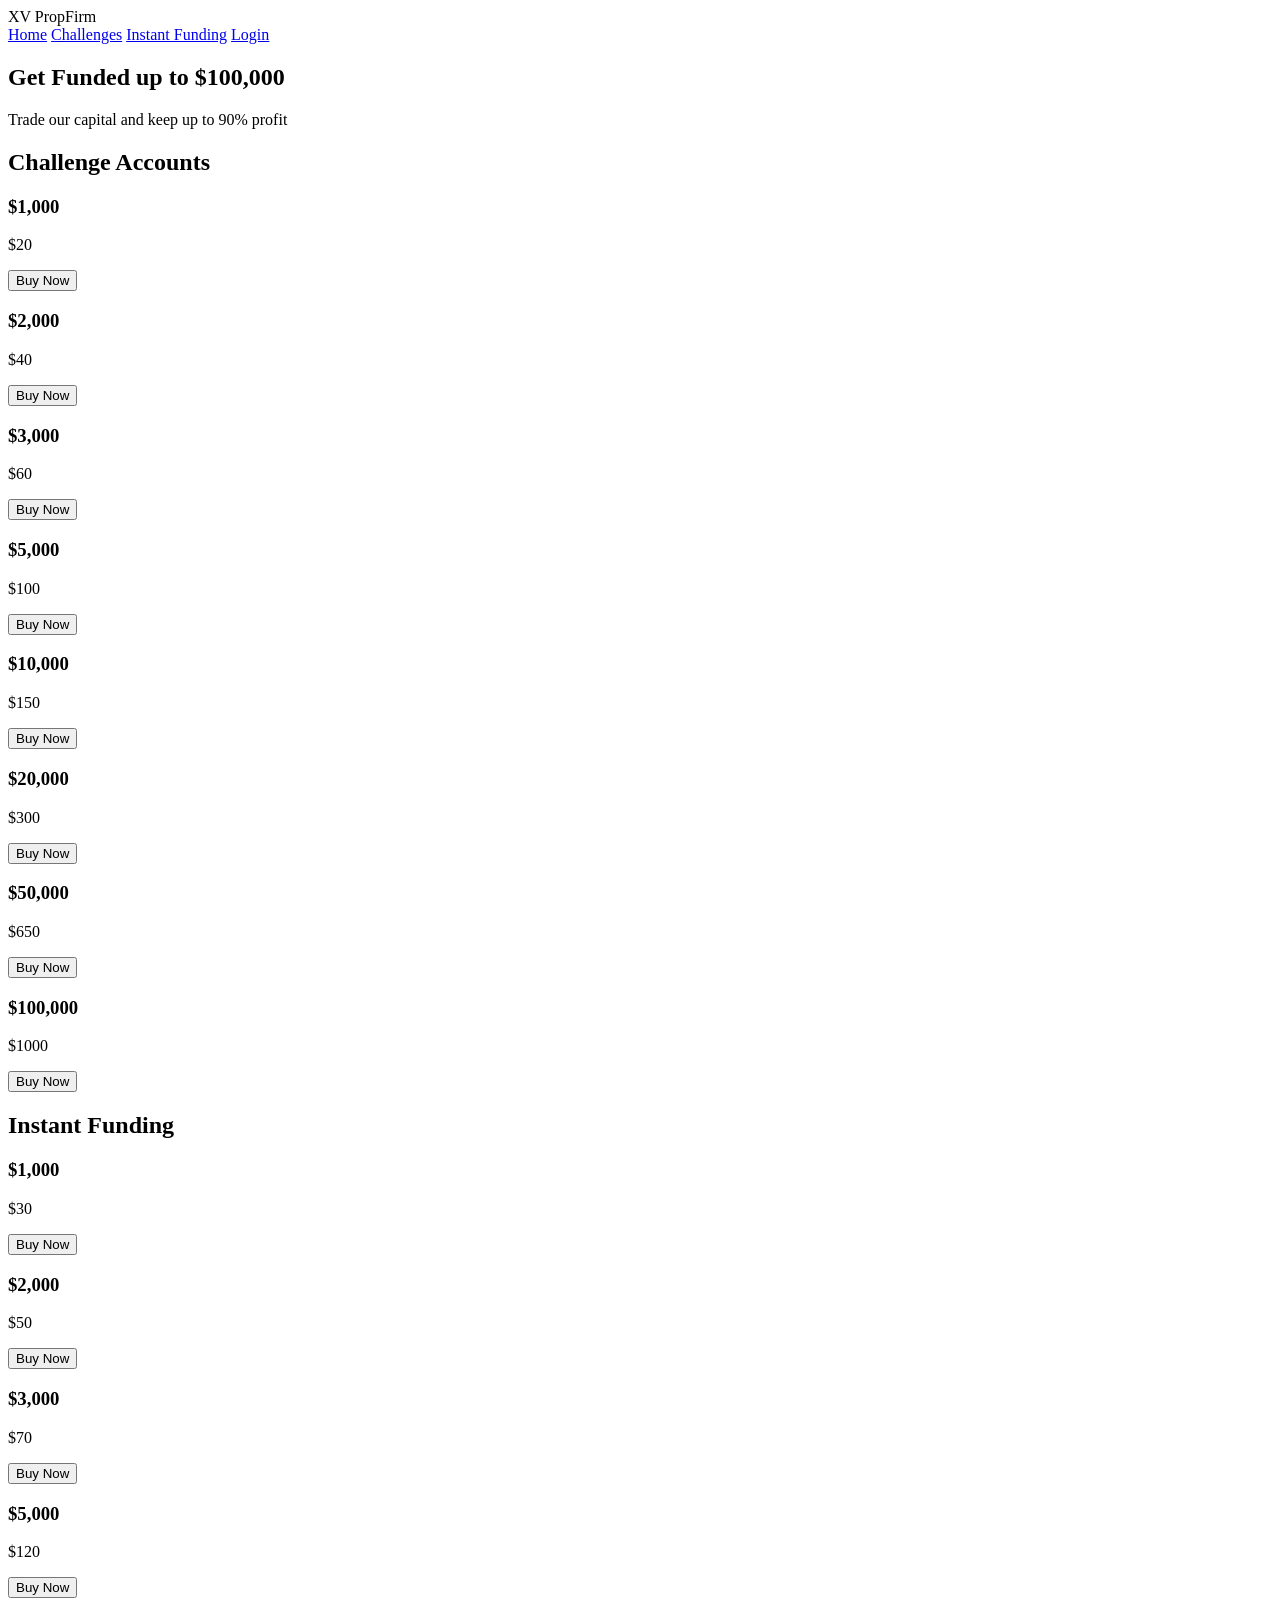
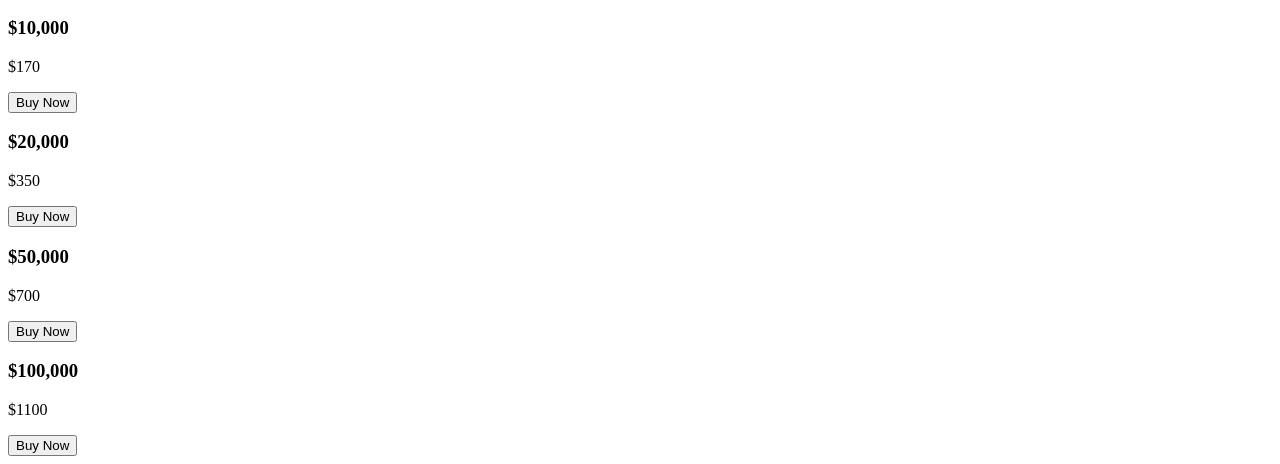
==== index.html @ 972413d3 "Create index.html" ====
<!DOCTYPE html>
<html>
<head>
<meta charset="UTF-8">
<title>XV Prop Firm</title>
<link rel="stylesheet" href="css/style.css">
</head>

<body>

<header>
<div class="logo">XV PropFirm</div>

<nav>
<a href="#">Home</a>
<a href="#challenge">Challenges</a>
<a href="#instant">Instant Funding</a>
<a href="login.html" class="login-btn">Login</a>
</nav>
</header>

<section class="hero">
<h1>Get Funded up to $100,000</h1>
<p>Trade our capital and keep up to 90% profit</p>
</section>

<!-- CHALLENGE ACCOUNTS -->
<section id="challenge">
<h2>Challenge Accounts</h2>

<div class="pricing">

<div class="card">
<h3>$1,000</h3>
<p>$20</p>
<button onclick="buyPlan('1000','20','challenge')">Buy Now</button>
</div>

<div class="card">
<h3>$2,000</h3>
<p>$40</p>
<button onclick="buyPlan('2000','40','challenge')">Buy Now</button>
</div>

<div class="card">
<h3>$3,000</h3>
<p>$60</p>
<button onclick="buyPlan('3000','60','challenge')">Buy Now</button>
</div>

<div class="card">
<h3>$5,000</h3>
<p>$100</p>
<button onclick="buyPlan('5000','100','challenge')">Buy Now</button>
</div>

<div class="card">
<h3>$10,000</h3>
<p>$150</p>
<button onclick="buyPlan('10000','150','challenge')">Buy Now</button>
</div>

<div class="card">
<h3>$20,000</h3>
<p>$300</p>
<button onclick="buyPlan('20000','300','challenge')">Buy Now</button>
</div>

<div class="card">
<h3>$50,000</h3>
<p>$650</p>
<button onclick="buyPlan('50000','650','challenge')">Buy Now</button>
</div>

<div class="card">
<h3>$100,000</h3>
<p>$1000</p>
<button onclick="buyPlan('100000','1000','challenge')">Buy Now</button>
</div>

</div>
</section>


<!-- INSTANT FUNDING -->
<section id="instant">
<h2>Instant Funding</h2>

<div class="pricing">

<div class="card">
<h3>$1,000</h3>
<p>$30</p>
<button onclick="buyPlan('1000','30','instant')">Buy Now</button>
</div>

<div class="card">
<h3>$2,000</h3>
<p>$50</p>
<button onclick="buyPlan('2000','50','instant')">Buy Now</button>
</div>

<div class="card">
<h3>$3,000</h3>
<p>$70</p>
<button onclick="buyPlan('3000','70','instant')">Buy Now</button>
</div>

<div class="card">
<h3>$5,000</h3>
<p>$120</p>
<button onclick="buyPlan('5000','120','instant')">Buy Now</button>
</div>

<div class="card">
<h3>$10,000</h3>
<p>$170</p>
<button onclick="buyPlan('10000','170','instant')">Buy Now</button>
</div>

<div class="card">
<h3>$20,000</h3>
<p>$350</p>
<button onclick="buyPlan('20000','350','instant')">Buy Now</button>
</div>

<div class="card">
<h3>$50,000</h3>
<p>$700</p>
<button onclick="buyPlan('50000','700','instant')">Buy Now</button>
</div>

<div class="card">
<h3>$100,000</h3>
<p>$1100</p>
<button onclick="buyPlan('100000','1100','instant')">Buy Now</button>
</div>

</div>
</section>


<script>
function buyPlan(balance,price,type){
window.location.href="checkout.html?balance="+balance+"&price="+price+"&type="+type;
}
</script>

</body>
</html>
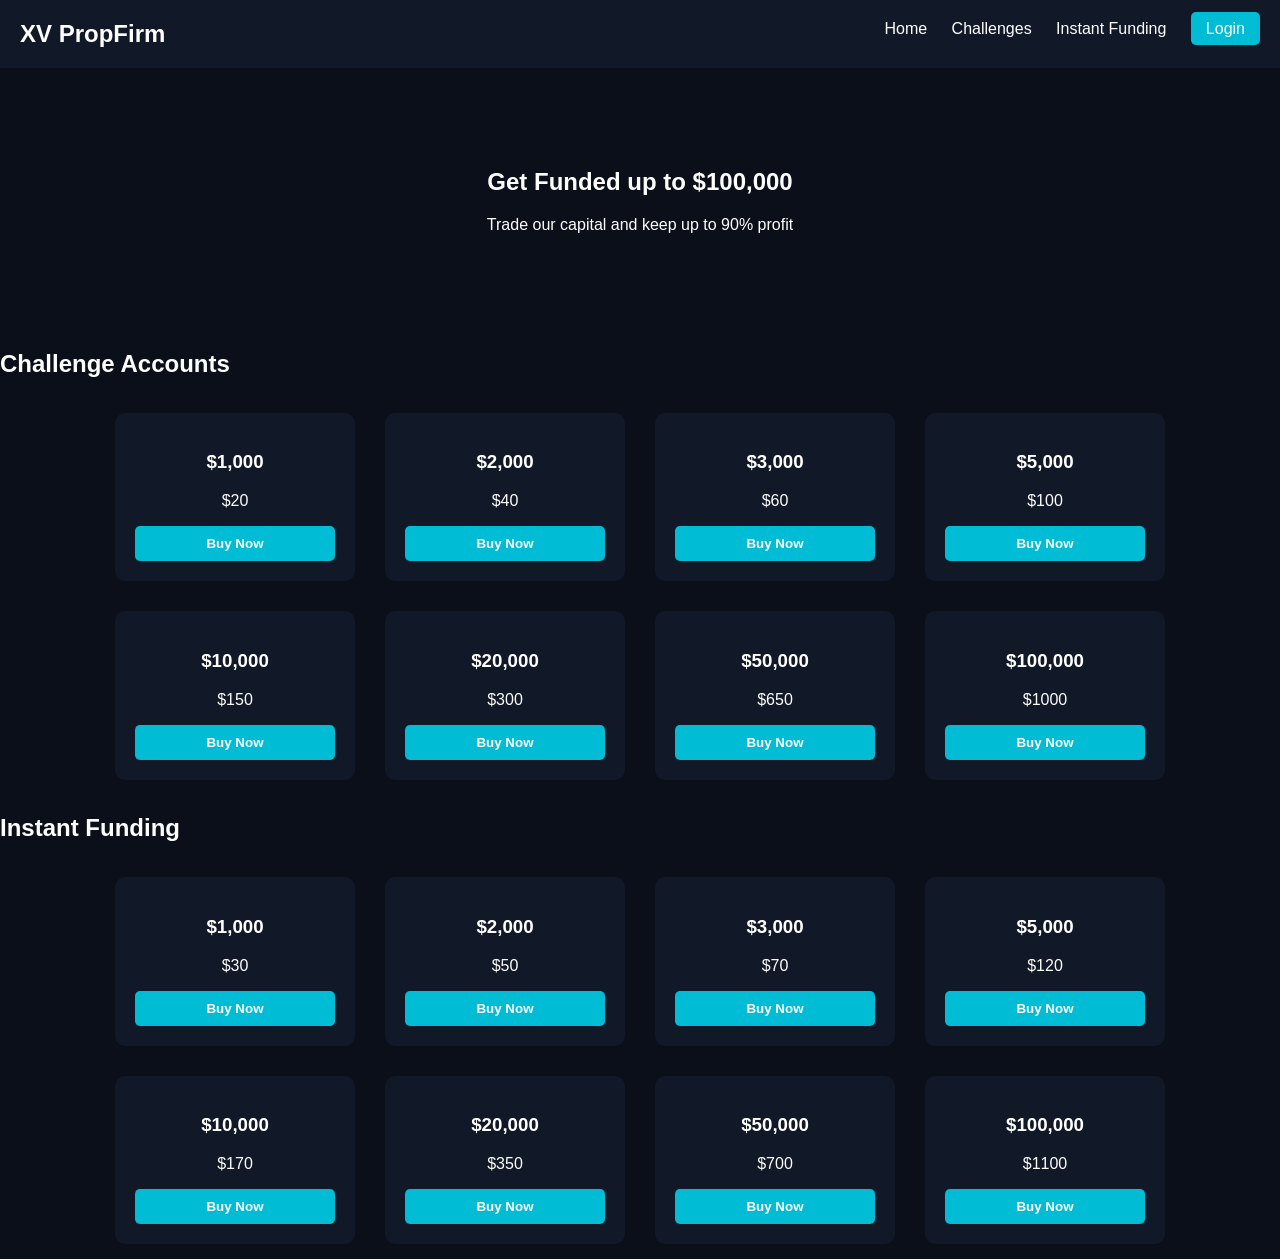
==== commit 0a81ca0a: "Update index.html" ====
--- a/index.html
+++ b/index.html
@@ -3,7 +3,7 @@
 <head>
 <meta charset="UTF-8">
 <title>XV Prop Firm</title>
-<link rel="stylesheet" href="css/style.css">
+<link rel="stylesheet" href="style.css">
 </head>
 
 <body>
--- a/style.css
+++ b/style.css
@@ -0,0 +1,82 @@
+body{
+font-family:Arial;
+margin:0;
+background:#0b0f1a;
+color:white;
+}
+
+header{
+display:flex;
+justify-content:space-between;
+padding:20px;
+background:#111827;
+}
+
+.logo{
+font-size:24px;
+font-weight:bold;
+}
+
+nav a{
+color:white;
+margin-left:20px;
+text-decoration:none;
+}
+
+.login-btn{
+background:#00bcd4;
+padding:8px 15px;
+border-radius:5px;
+}
+
+.hero{
+text-align:center;
+padding:80px 20px;
+}
+
+.pricing{
+display:flex;
+flex-wrap:wrap;
+justify-content:center;
+}
+
+.card{
+background:#111827;
+padding:20px;
+margin:15px;
+width:200px;
+text-align:center;
+border-radius:10px;
+}
+
+.card button{
+background:#00bcd4;
+border:none;
+padding:10px;
+width:100%;
+color:white;
+font-weight:bold;
+border-radius:5px;
+cursor:pointer;
+}
+
+.form-box{
+width:400px;
+margin:80px auto;
+background:#111827;
+padding:30px;
+border-radius:10px;
+}
+
+.form-box input,select{
+width:100%;
+padding:10px;
+margin:10px 0;
+border:none;
+border-radius:5px;
+}
+
+.success-box{
+text-align:center;
+margin-top:120px;
+}
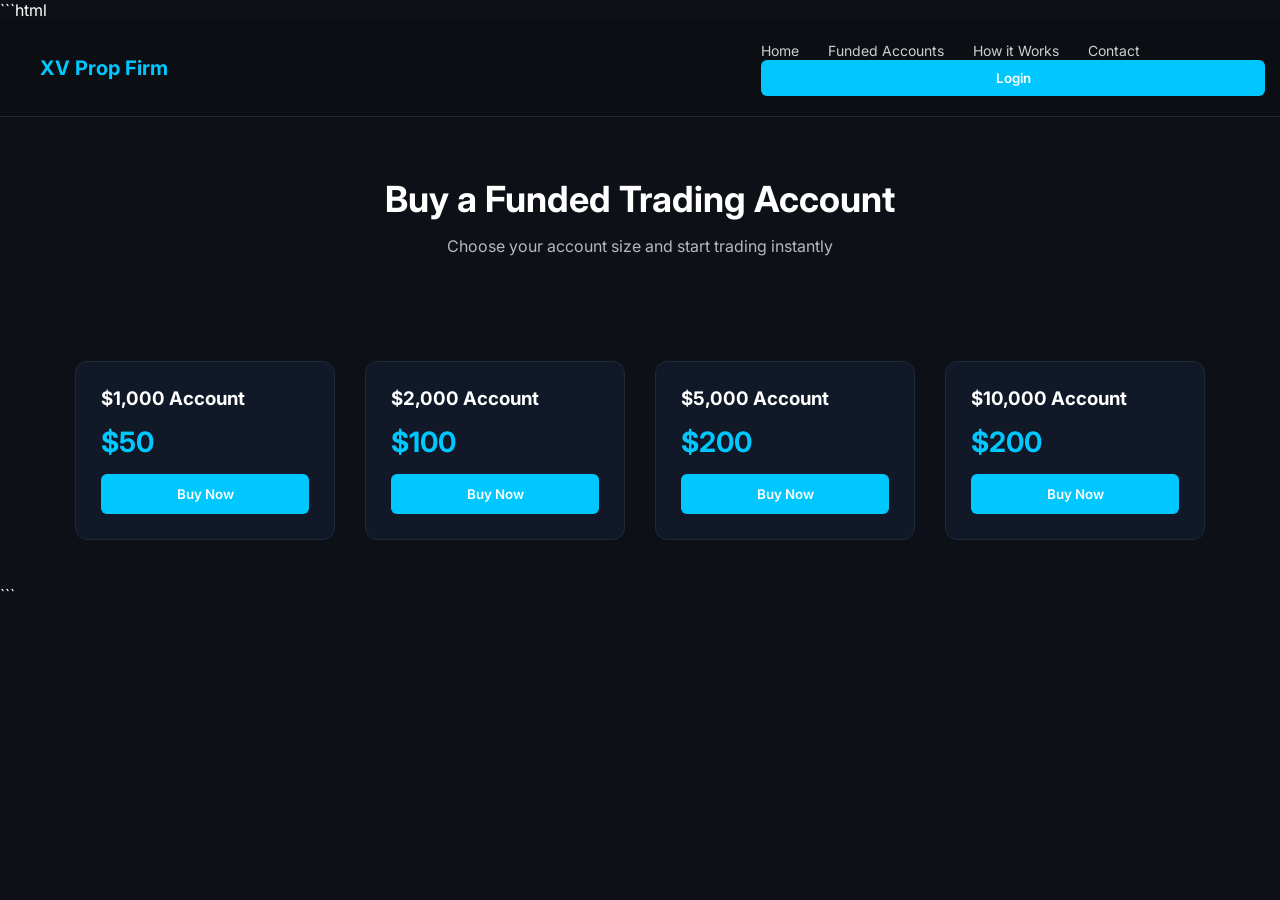
==== commit a9182f41: "Update index.html" ====
--- a/index.html
+++ b/index.html
@@ -1,150 +1,329 @@
+```html
 <!DOCTYPE html>
-<html>
+<html lang="en">
 <head>
 <meta charset="UTF-8">
-<title>XV Prop Firm</title>
-<link rel="stylesheet" href="style.css">
+<title>XV Prop Firm – Funded Accounts</title>
+<meta name="viewport" content="width=device-width, initial-scale=1.0">
+
+<link href="https://fonts.googleapis.com/css2?family=Inter:wght@300;400;600;700&display=swap" rel="stylesheet">
+
+<style>
+
+*{
+margin:0;
+padding:0;
+box-sizing:border-box;
+font-family:'Inter',sans-serif;
+}
+
+body{
+background:#0d1117;
+color:white;
+}
+
+/* NAVBAR */
+
+.navbar{
+display:flex;
+justify-content:space-between;
+align-items:center;
+padding:20px 40px;
+background:#0b0f14;
+border-bottom:1px solid #1f2937;
+}
+
+.logo{
+font-size:20px;
+font-weight:700;
+color:#00c8ff;
+}
+
+.nav-links a{
+color:white;
+margin-left:25px;
+text-decoration:none;
+font-size:14px;
+opacity:0.8;
+}
+
+.nav-links a:hover{
+opacity:1;
+}
+
+.login-btn{
+background:#00c8ff;
+border:none;
+padding:10px 18px;
+border-radius:6px;
+color:white;
+font-weight:600;
+cursor:pointer;
+margin-left:25px;
+}
+
+/* HERO */
+
+.hero{
+text-align:center;
+padding:60px 20px;
+}
+
+.hero h1{
+font-size:36px;
+margin-bottom:15px;
+}
+
+.hero p{
+opacity:0.7;
+}
+
+/* ACCOUNT CARDS */
+
+.container{
+display:flex;
+flex-wrap:wrap;
+justify-content:center;
+padding:30px;
+}
+
+.card{
+background:#111827;
+width:260px;
+padding:25px;
+margin:15px;
+border-radius:12px;
+transition:0.3s;
+border:1px solid #1f2937;
+}
+
+.card:hover{
+transform:translateY(-5px);
+border:1px solid #00c8ff;
+}
+
+.card h3{
+margin-bottom:10px;
+}
+
+.price{
+font-size:28px;
+font-weight:700;
+margin:15px 0;
+color:#00c8ff;
+}
+
+button{
+background:#00c8ff;
+border:none;
+padding:12px 20px;
+color:white;
+border-radius:6px;
+cursor:pointer;
+width:100%;
+font-weight:600;
+}
+
+/* FORM */
+
+.form-box{
+display:none;
+background:#111827;
+width:320px;
+margin:40px auto;
+padding:25px;
+border-radius:12px;
+border:1px solid #1f2937;
+}
+
+input{
+width:100%;
+padding:12px;
+margin-top:10px;
+border:none;
+border-radius:6px;
+background:#1f2937;
+color:white;
+}
+
+/* LOGIN PAGE */
+
+.login-page{
+display:none;
+text-align:center;
+padding:60px 20px;
+}
+
+.login-box{
+background:#111827;
+width:320px;
+margin:40px auto;
+padding:25px;
+border-radius:12px;
+border:1px solid #1f2937;
+}
+
+.login-box h2{
+margin-bottom:20px;
+}
+
+.small-text{
+font-size:13px;
+opacity:0.7;
+margin-top:10px;
+}
+
+/* SUCCESS PAGE */
+
+.success{
+display:none;
+text-align:center;
+padding:80px 20px;
+}
+
+.success h1{
+color:#00ff9d;
+margin-bottom:20px;
+}
+
+</style>
 </head>
 
 <body>
 
-<header>
-<div class="logo">XV PropFirm</div>
-
-<nav>
-<a href="#">Home</a>
-<a href="#challenge">Challenges</a>
-<a href="#instant">Instant Funding</a>
-<a href="login.html" class="login-btn">Login</a>
-</nav>
-</header>
-
-<section class="hero">
-<h1>Get Funded up to $100,000</h1>
-<p>Trade our capital and keep up to 90% profit</p>
-</section>
-
-<!-- CHALLENGE ACCOUNTS -->
-<section id="challenge">
-<h2>Challenge Accounts</h2>
-
-<div class="pricing">
+<!-- NAVBAR -->
+<div class="navbar">
+<div class="logo">XV Prop Firm</div>
+
+<div class="nav-links">
+<a href="#" onclick="showHome()">Home</a>
+<a href="#">Funded Accounts</a>
+<a href="#">How it Works</a>
+<a href="#">Contact</a>
+<button class="login-btn" onclick="showLogin()">Login</button>
+</div>
+</div>
+
+<!-- HOME PAGE -->
+<div id="home">
+
+<div class="hero">
+<h1>Buy a Funded Trading Account</h1>
+<p>Choose your account size and start trading instantly</p>
+</div>
+
+<div class="container">
 
 <div class="card">
-<h3>$1,000</h3>
-<p>$20</p>
-<button onclick="buyPlan('1000','20','challenge')">Buy Now</button>
+<h3>$1,000 Account</h3>
+<div class="price">$50</div>
+<button onclick="openForm(50)">Buy Now</button>
 </div>
 
 <div class="card">
-<h3>$2,000</h3>
-<p>$40</p>
-<button onclick="buyPlan('2000','40','challenge')">Buy Now</button>
+<h3>$2,000 Account</h3>
+<div class="price">$100</div>
+<button onclick="openForm(100)">Buy Now</button>
 </div>
 
 <div class="card">
-<h3>$3,000</h3>
-<p>$60</p>
-<button onclick="buyPlan('3000','60','challenge')">Buy Now</button>
+<h3>$5,000 Account</h3>
+<div class="price">$200</div>
+<button onclick="openForm(200)">Buy Now</button>
 </div>
 
 <div class="card">
-<h3>$5,000</h3>
-<p>$100</p>
-<button onclick="buyPlan('5000','100','challenge')">Buy Now</button>
-</div>
-
-<div class="card">
-<h3>$10,000</h3>
-<p>$150</p>
-<button onclick="buyPlan('10000','150','challenge')">Buy Now</button>
-</div>
-
-<div class="card">
-<h3>$20,000</h3>
-<p>$300</p>
-<button onclick="buyPlan('20000','300','challenge')">Buy Now</button>
-</div>
-
-<div class="card">
-<h3>$50,000</h3>
-<p>$650</p>
-<button onclick="buyPlan('50000','650','challenge')">Buy Now</button>
-</div>
-
-<div class="card">
-<h3>$100,000</h3>
-<p>$1000</p>
-<button onclick="buyPlan('100000','1000','challenge')">Buy Now</button>
-</div>
-
-</div>
-</section>
-
-
-<!-- INSTANT FUNDING -->
-<section id="instant">
-<h2>Instant Funding</h2>
-
-<div class="pricing">
-
-<div class="card">
-<h3>$1,000</h3>
-<p>$30</p>
-<button onclick="buyPlan('1000','30','instant')">Buy Now</button>
-</div>
-
-<div class="card">
-<h3>$2,000</h3>
-<p>$50</p>
-<button onclick="buyPlan('2000','50','instant')">Buy Now</button>
-</div>
-
-<div class="card">
-<h3>$3,000</h3>
-<p>$70</p>
-<button onclick="buyPlan('3000','70','instant')">Buy Now</button>
-</div>
-
-<div class="card">
-<h3>$5,000</h3>
-<p>$120</p>
-<button onclick="buyPlan('5000','120','instant')">Buy Now</button>
-</div>
-
-<div class="card">
-<h3>$10,000</h3>
-<p>$170</p>
-<button onclick="buyPlan('10000','170','instant')">Buy Now</button>
-</div>
-
-<div class="card">
-<h3>$20,000</h3>
-<p>$350</p>
-<button onclick="buyPlan('20000','350','instant')">Buy Now</button>
-</div>
-
-<div class="card">
-<h3>$50,000</h3>
-<p>$700</p>
-<button onclick="buyPlan('50000','700','instant')">Buy Now</button>
-</div>
-
-<div class="card">
-<h3>$100,000</h3>
-<p>$1100</p>
-<button onclick="buyPlan('100000','1100','instant')">Buy Now</button>
-</div>
-
-</div>
-</section>
-
+<h3>$10,000 Account</h3>
+<div class="price">$200</div>
+<button onclick="openForm(200)">Buy Now</button>
+</div>
+
+</div>
+
+</div>
+
+<!-- USER FORM -->
+<div class="form-box" id="form">
+<h2>Enter your details</h2>
+
+<input id="fname" placeholder="First Name">
+<input id="lname" placeholder="Last Name">
+<input id="email" placeholder="Email">
+<input id="phone" placeholder="Phone Number">
+<input id="country" placeholder="Country">
+
+<br><br>
+
+<button onclick="fakePayment()">Continue to Payment</button>
+</div>
+
+<!-- LOGIN PAGE -->
+<div class="login-page" id="loginPage">
+
+<div class="login-box">
+<h2>Client Login</h2>
+
+<input placeholder="Trading Account Number">
+<input placeholder="Password" type="password">
+<input placeholder="Server (e.g. XV-Live-1)">
+
+<br><br>
+
+<button onclick="showError()">Login</button>
+
+<div class="small-text">
+Account not found? Purchase a funded account first.
+</div>
+
+</div>
+
+</div>
+
+<!-- SUCCESS PAGE -->
+<div class="success" id="successPage">
+
+<h1>Payment Successful</h1>
+<p>Your funded account will be sent to your email within 2 working days.</p>
+<br>
+<p>If not received, contact support:</p>
+<p><b>support.xvpropfirm@gmail.com</b></p>
+
+</div>
 
 <script>
-function buyPlan(balance,price,type){
-window.location.href="checkout.html?balance="+balance+"&price="+price+"&type="+type;
-}
+
+let price = 0;
+
+function openForm(p){
+price = p;
+document.getElementById("form").style.display="block";
+window.scrollTo({ top: 900, behavior: 'smooth' });
+}
+
+function showLogin(){
+document.getElementById("home").style.display="none";
+document.getElementById("loginPage").style.display="block";
+}
+
+function showHome(){
+document.getElementById("loginPage").style.display="none";
+document.getElementById("home").style.display="block";
+}
+
+function showError(){
+alert("Account does not exist. Please purchase a funded account first.");
+}
+
+function fakePayment(){
+
+document.getElementById("home").style.display="none";
+document.getElementById("form").style.display="none";
+document.getElementById("successPage").style.display="block";
+
+}
+
 </script>
 
 </body>
 </html>
+```
